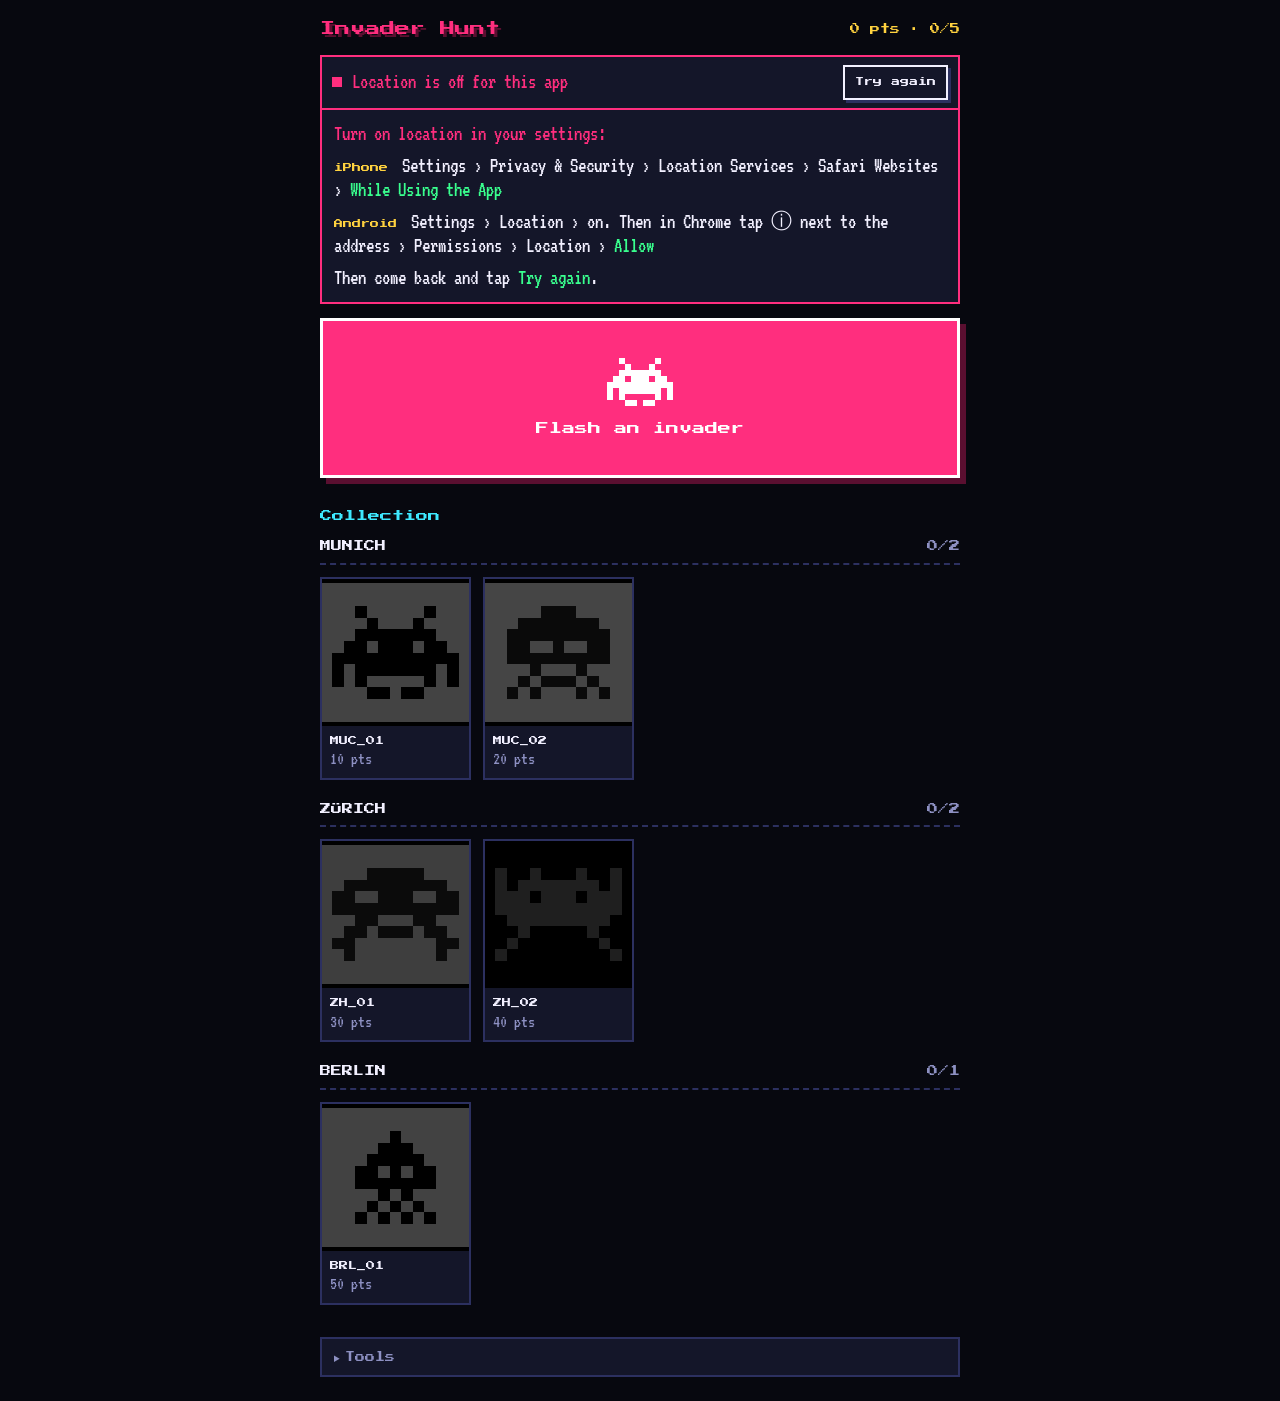
==== index.html @ 341e3d34 "Pixel style, city-grouped collection, location check on open - Self-host Press Start 2P and VT323 pi" ====
<!doctype html>
<html lang="en">
<head>
<meta charset="utf-8">
<meta name="viewport" content="width=device-width, initial-scale=1, viewport-fit=cover">
<title>Invader Hunt</title>
<meta name="theme-color" content="#07080f">
<meta name="apple-mobile-web-app-capable" content="yes">
<meta name="apple-mobile-web-app-status-bar-style" content="black-translucent">
<link rel="manifest" href="manifest.webmanifest">
<link rel="icon" href="icon-192.png">
<link rel="apple-touch-icon" href="icon-192.png">
<link rel="stylesheet" href="style.css">
</head>
<body>
<header>
  <h1>Invader Hunt</h1>
  <div id="score">0 pts · 0/5</div>
</header>

<main>
  <div id="gps" class="gps">
    <span id="gps-text">Location is off</span>
    <button id="gps-btn" type="button">Enable location</button>
  </div>
  <div id="gps-help" class="gps-help" hidden>
    <p class="help-title">Turn on location in your settings:</p>
    <p data-platform="ios"><b>iPhone</b> Settings › Privacy &amp; Security › Location Services › Safari Websites › <i>While Using the App</i></p>
    <p data-platform="android"><b>Android</b> Settings › Location › on. Then in Chrome tap ⓘ next to the address › Permissions › Location › <i>Allow</i></p>
    <p>Then come back and tap <i>Try again</i>.</p>
  </div>

  <label id="flash" class="flash disabled" for="camera">
    <svg class="flash-icon" viewBox="0 0 11 8" width="66" height="48" shape-rendering="crispEdges" aria-hidden="true"><path fill="currentColor" d="M2 0h1v1H2zM8 0h1v1H8zM3 1h1v1H3zM7 1h1v1H7zM2 2h7v1H2zM1 3h2v1H1zM4 3h3v1H4zM8 3h2v1H8zM0 4h11v1H0zM0 5h1v1H0zM2 5h7v1H2zM10 5h1v1h-1zM0 6h1v1H0zM2 6h1v1H2zM8 6h1v1H8zM10 6h1v1h-1zM3 7h2v1H3zM6 7h2v1H6z"/></svg>
    <span id="flash-text">Loading recognizer…</span>
  </label>
  <input id="camera" type="file" accept="image/*" capture="environment" hidden disabled>

  <section id="result" hidden>
    <img id="preview" alt="Your photo">
    <div id="result-text"></div>
  </section>

  <h2>Collection</h2>
  <div id="collection"></div>

  <details id="tools">
    <summary>Tools</summary>
    <div class="tool">
      <label><input type="checkbox" id="testmode"> Test mode: ignore GPS</label>
      <p class="hint">Use this to try the matching at home, for example by photographing the reference images on a screen.</p>
    </div>
    <div class="tool">
      <button id="getpos" type="button">Show my coordinates</button>
      <pre id="posout" hidden></pre>
      <button id="copypos" type="button" hidden>Copy</button>
      <p class="hint">Stand in front of an invader and use this to record its location for the database.</p>
    </div>
    <div class="tool">
      <button id="reset" type="button" class="danger">Reset my progress</button>
      <span id="reset-confirm" hidden> Sure? <button id="reset-yes" type="button" class="danger">Yes, reset</button></span>
    </div>
    <pre id="selftest" hidden></pre>
  </details>
</main>

<script src="vendor/tf.min.js"></script>
<script src="vendor/mobilenet.min.js"></script>
<script src="app.js"></script>
</body>
</html>
---- style.css ----
@font-face {
  font-family: "Press Start 2P";
  src: url("fonts/press-start-2p.woff2") format("woff2");
  font-display: swap;
}
@font-face {
  font-family: "VT323";
  src: url("fonts/vt323.woff2") format("woff2");
  font-display: swap;
}

:root {
  --bg: #07080f; --panel: #141629; --line: #2c3060; --text: #f2f0ff; --muted: #8d90c2;
  --accent: #ff2e7e; --ok: #39ff8e; --warn: #ffd23f; --cyan: #3ee8ff;
  --pixel: "Press Start 2P", ui-monospace, monospace;
  --body: "VT323", ui-monospace, monospace;
  color-scheme: dark;
}
* { box-sizing: border-box; border-radius: 0 !important; }
body {
  margin: 0; background: var(--bg); color: var(--text);
  font: 21px/1.15 var(--body);
  padding: env(safe-area-inset-top) 16px calc(env(safe-area-inset-bottom) + 24px);
  -webkit-font-smoothing: none;
}
header {
  display: flex; justify-content: space-between; align-items: center; gap: 12px; flex-wrap: wrap;
  max-width: 640px; margin: 0 auto; padding: 18px 0 10px;
}
h1 { font: 15px/1.4 var(--pixel); margin: 0; color: var(--accent); text-shadow: 3px 3px 0 #5a0f30; }
h2 { font: 12px/1.4 var(--pixel); color: var(--cyan); margin: 30px 0 14px; }
#score { font: 10px/1.4 var(--pixel); color: var(--warn); }
main { max-width: 640px; margin: 0 auto; }

button {
  font: 9px/1.4 var(--pixel); border: 2px solid var(--text); padding: 9px 10px;
  background: var(--panel); color: var(--text); cursor: pointer; box-shadow: 3px 3px 0 var(--line);
}
button:active { transform: translate(2px, 2px); box-shadow: 1px 1px 0 var(--line); }
button.danger { border-color: var(--accent); color: var(--accent); }

/* location status */
.gps {
  display: flex; align-items: center; gap: 10px; flex-wrap: wrap;
  margin-top: 6px; padding: 8px 10px; background: var(--panel); border: 2px solid var(--line);
}
.gps::before { content: ""; width: 10px; height: 10px; background: var(--muted); flex-shrink: 0; }
.gps #gps-text { flex: 1; }
.gps.ok::before { background: var(--ok); }
.gps.busy::before, .gps.warn::before { background: var(--warn); }
.gps.bad { border-color: var(--accent); }
.gps.bad::before { background: var(--accent); animation: blink 1s steps(1) infinite; }
.gps-help { background: var(--panel); border: 2px solid var(--accent); border-top: 0; padding: 4px 12px; }
.gps-help p { margin: 8px 0; }
.gps-help .help-title { color: var(--accent); }
.gps-help b { font: 9px var(--pixel); color: var(--warn); margin-right: 6px; }
.gps-help i { font-style: normal; color: var(--ok); }
@keyframes blink { 50% { opacity: 0; } }

/* flash button */
.flash {
  display: flex; flex-direction: column; align-items: center; justify-content: center; gap: 14px;
  width: 100%; min-height: 160px; margin-top: 14px;
  background: var(--accent); color: #fff; font: 13px/1.4 var(--pixel);
  border: 3px solid #fff; box-shadow: 6px 6px 0 #5a0f30;
  cursor: pointer; user-select: none; -webkit-tap-highlight-color: transparent;
}
.flash:active { transform: translate(4px, 4px); box-shadow: 2px 2px 0 #5a0f30; }
.flash-icon { display: block; }
.flash.disabled { background: var(--panel); border-color: var(--line); box-shadow: none; color: var(--muted); pointer-events: none; }

/* result */
#result { margin-top: 18px; background: var(--panel); border: 2px solid var(--line); padding: 10px; display: flex; gap: 12px; align-items: center; }
#result[hidden] { display: none; }
#preview { width: 96px; height: 96px; object-fit: cover; flex-shrink: 0; border: 2px solid var(--line); }
#result-text strong { display: block; font: 11px/1.5 var(--pixel); margin-bottom: 6px; }
.ok { color: var(--ok); } .warn { color: var(--warn); } .bad { color: var(--accent); }
.small { color: var(--muted); font-size: 19px; }

/* collection */
.city { margin-bottom: 22px; }
.city-head {
  display: flex; justify-content: space-between; align-items: baseline;
  border-bottom: 2px dashed var(--line); padding-bottom: 8px; margin-bottom: 12px;
}
.city-head h3 { font: 11px/1.4 var(--pixel); margin: 0; text-transform: uppercase; }
.city-head .count { font: 11px/1.4 var(--pixel); color: var(--muted); }
.city.complete .count { color: var(--ok); }
.grid { display: grid; grid-template-columns: repeat(auto-fill, minmax(140px, 1fr)); gap: 12px; }
.card { background: var(--panel); border: 2px solid var(--line); overflow: hidden; }
.card:not(.locked) { border-color: var(--ok); box-shadow: 4px 4px 0 #0e4d2b; }
.card img { width: 100%; aspect-ratio: 1; object-fit: cover; display: block; background: #000; image-rendering: pixelated; }
.card.locked img { filter: grayscale(1) brightness(0.35) contrast(1.4); }
.card .meta { padding: 8px; }
.card .name { font: 9px/1.5 var(--pixel); }
.card .sub { color: var(--muted); font-size: 18px; margin-top: 2px; }

/* tools */
details { margin-top: 32px; background: var(--panel); border: 2px solid var(--line); padding: 10px 12px; }
summary { cursor: pointer; font: 10px/1.6 var(--pixel); color: var(--muted); }
.tool { margin: 14px 0; }
.hint { color: var(--muted); font-size: 19px; margin: 6px 0 0; }
pre { background: #000; border: 2px solid var(--line); padding: 10px; overflow-x: auto; font: 18px/1.2 var(--body); white-space: pre-wrap; }
input[type="checkbox"] { width: 18px; height: 18px; accent-color: var(--accent); vertical-align: -3px; }
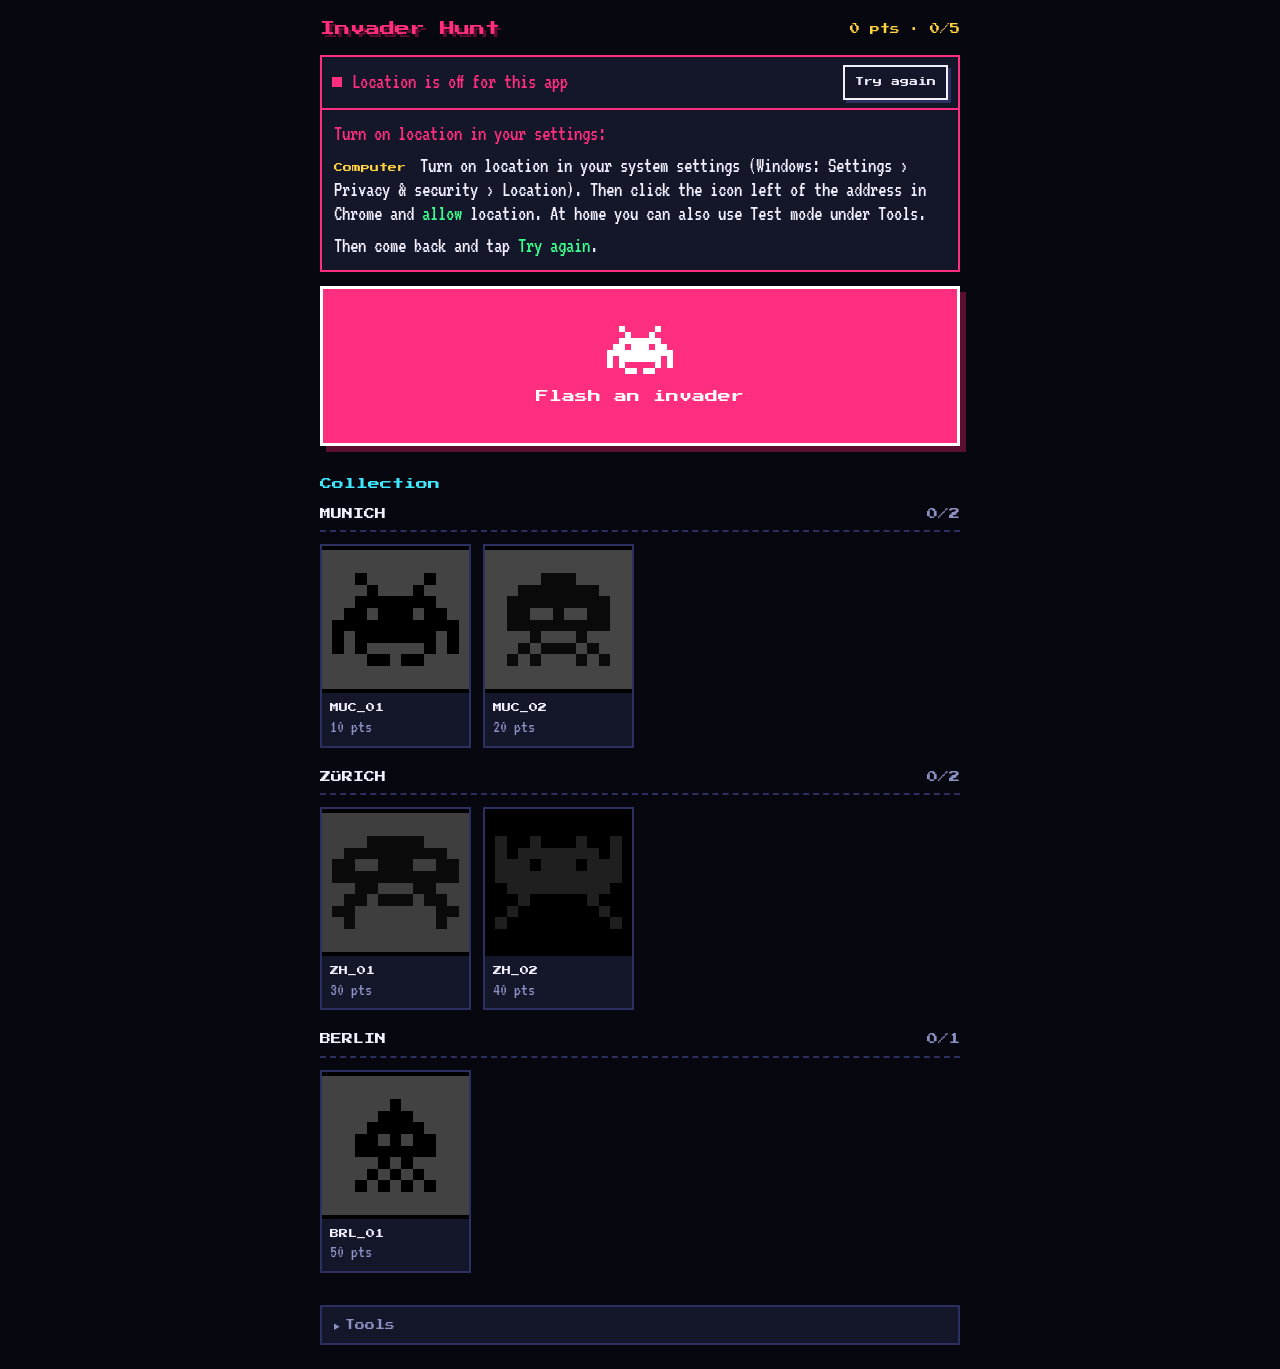
==== commit 3817558f: "Clearer location errors and help for Firefox, other iOS browsers and desktop Firefox reports device-" ====
--- a/index.html
+++ b/index.html
@@ -25,8 +25,7 @@
   </div>
   <div id="gps-help" class="gps-help" hidden>
     <p class="help-title">Turn on location in your settings:</p>
-    <p data-platform="ios"><b>iPhone</b> Settings › Privacy &amp; Security › Location Services › Safari Websites › <i>While Using the App</i></p>
-    <p data-platform="android"><b>Android</b> Settings › Location › on. Then in Chrome tap ⓘ next to the address › Permissions › Location › <i>Allow</i></p>
+    <p id="help-steps"></p>
     <p>Then come back and tap <i>Try again</i>.</p>
   </div>
 
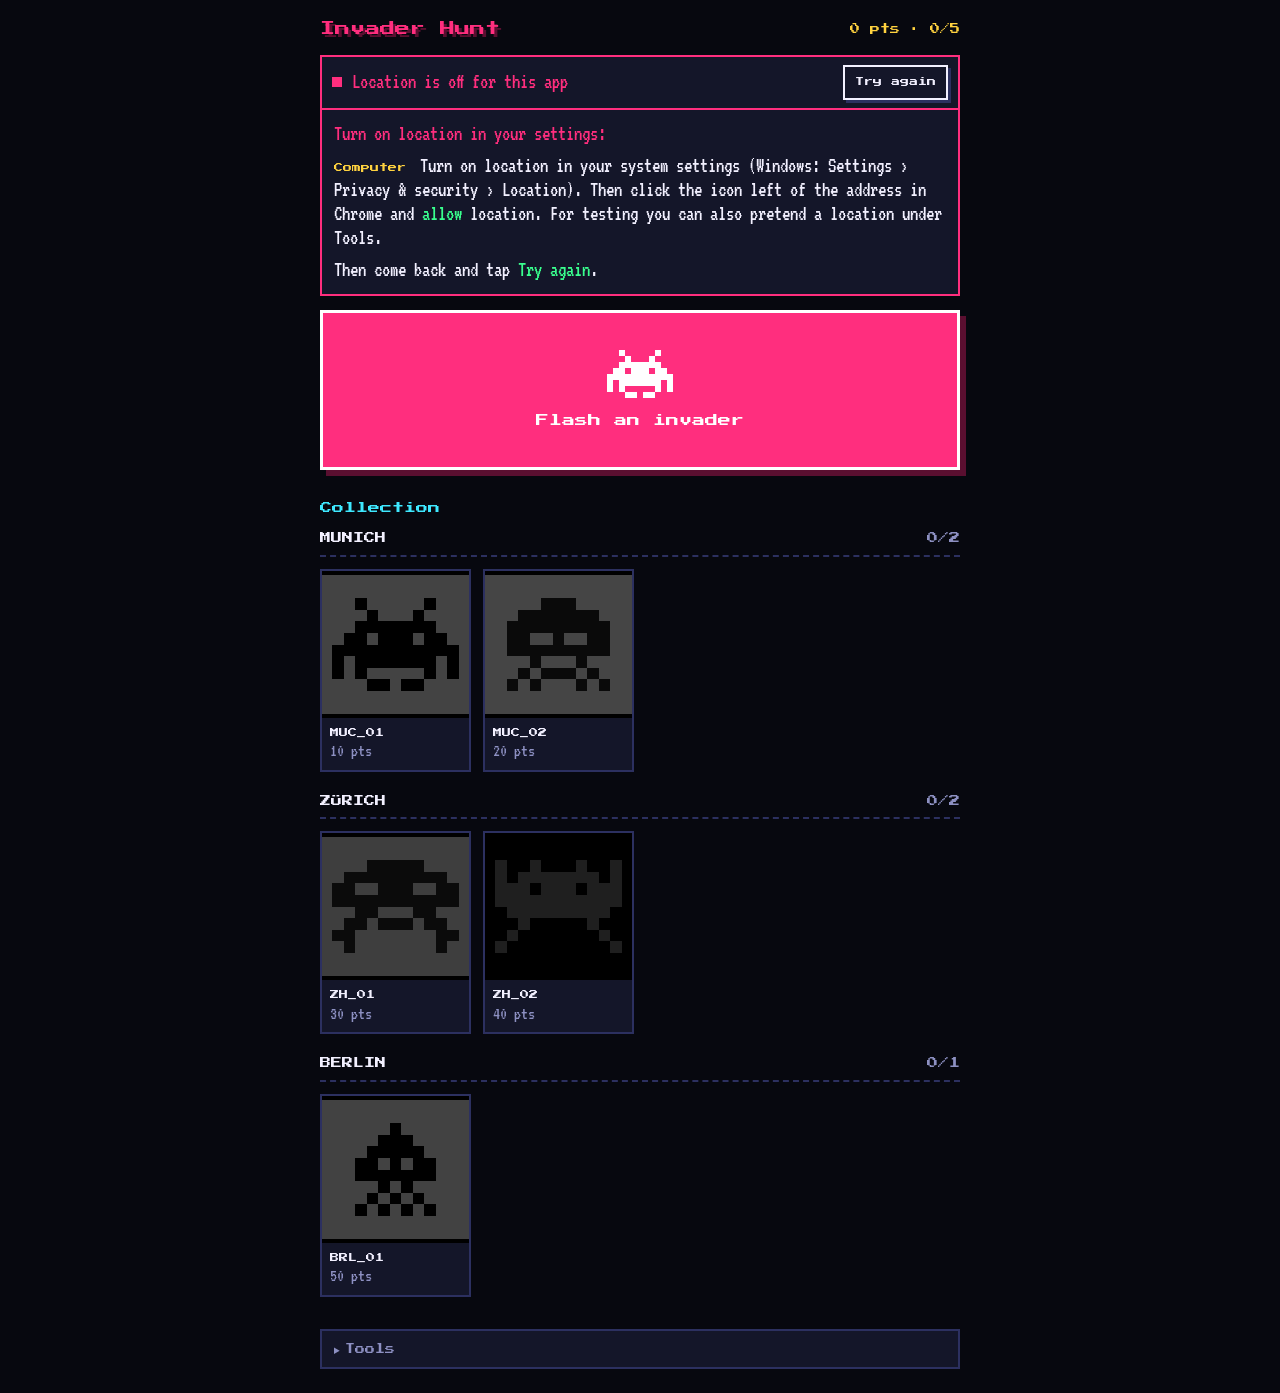
==== commit 15d7f764: "Colour-aware matching, ambiguity check, and pretend-location tool - Match score now blends the Mobil" ====
--- a/index.html
+++ b/index.html
@@ -46,8 +46,9 @@
   <details id="tools">
     <summary>Tools</summary>
     <div class="tool">
-      <label><input type="checkbox" id="testmode"> Test mode: ignore GPS</label>
-      <p class="hint">Use this to try the matching at home, for example by photographing the reference images on a screen.</p>
+      <label for="locmode">Location</label>
+      <select id="locmode"><option value="real">Real GPS</option></select>
+      <p class="hint">Pretend to be in a city to try flashing from home, for example by photographing the reference images on a screen. Test finds still count in your collection; reset them below.</p>
     </div>
     <div class="tool">
       <button id="getpos" type="button">Show my coordinates</button>
@@ -65,6 +66,7 @@
 
 <script src="vendor/tf.min.js"></script>
 <script src="vendor/mobilenet.min.js"></script>
+<script src="match.js"></script>
 <script src="app.js"></script>
 </body>
 </html>
--- a/style.css
+++ b/style.css
@@ -48,6 +48,8 @@
 .gps #gps-text { flex: 1; }
 .gps.ok::before { background: var(--ok); }
 .gps.busy::before, .gps.warn::before { background: var(--warn); }
+.gps.sim { border-color: var(--cyan); color: var(--cyan); }
+.gps.sim::before { background: var(--cyan); }
 .gps.bad { border-color: var(--accent); }
 .gps.bad::before { background: var(--accent); animation: blink 1s steps(1) infinite; }
 .gps-help { background: var(--panel); border: 2px solid var(--accent); border-top: 0; padding: 4px 12px; }
@@ -101,4 +103,8 @@
 .tool { margin: 14px 0; }
 .hint { color: var(--muted); font-size: 19px; margin: 6px 0 0; }
 pre { background: #000; border: 2px solid var(--line); padding: 10px; overflow-x: auto; font: 18px/1.2 var(--body); white-space: pre-wrap; }
+select {
+  font: 20px var(--body); color: var(--text); background: #000; border: 2px solid var(--line);
+  padding: 4px 6px; margin-left: 8px; max-width: 100%;
+}
 input[type="checkbox"] { width: 18px; height: 18px; accent-color: var(--accent); vertical-align: -3px; }
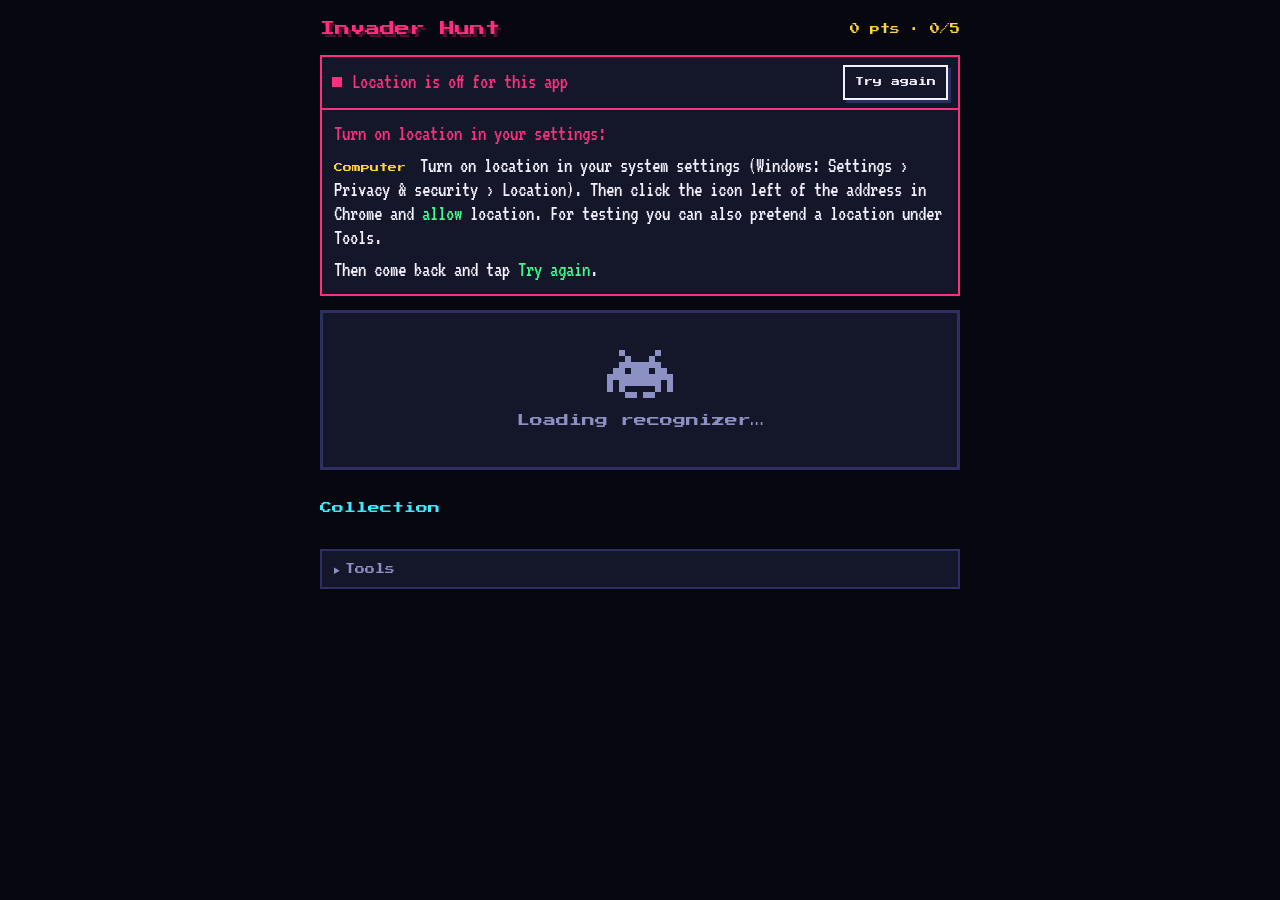
==== commit 73c44392: "Admin: delete reference photos and enter invader coordinates by hand - Each reference photo in the a" ====
--- a/index.html
+++ b/index.html
@@ -15,10 +15,23 @@
 <body>
 <header>
   <h1>Invader Hunt</h1>
-  <div id="score">0 pts · 0/5</div>
+  <div class="header-right">
+    <div id="score">0 pts · 0/5</div>
+    <button id="player-btn" class="chip" type="button" hidden></button>
+  </div>
 </header>
 
 <main>
+  <section id="login" class="panel" hidden>
+    <p>Pick a name to save your finds and join the leaderboard. Use the same name on another phone to continue there.</p>
+    <form id="login-form" class="row">
+      <input id="login-name" maxlength="20" placeholder="Your name" autocomplete="username" autocapitalize="words">
+      <input id="login-pass" type="password" placeholder="Admin password" autocomplete="current-password" hidden>
+      <button type="submit">Play</button>
+    </form>
+    <p id="login-msg" class="hint" hidden></p>
+  </section>
+
   <div id="gps" class="gps">
     <span id="gps-text">Location is off</span>
     <button id="gps-btn" type="button">Enable location</button>
@@ -43,12 +56,17 @@
   <h2>Collection</h2>
   <div id="collection"></div>
 
+  <section id="board-wrap" hidden>
+    <h2>Leaderboard</h2>
+    <ol id="board" class="board"></ol>
+  </section>
+
   <details id="tools">
     <summary>Tools</summary>
     <div class="tool">
       <label for="locmode">Location</label>
       <select id="locmode"><option value="real">Real GPS</option></select>
-      <p class="hint">Pretend to be in a city to try flashing from home, for example by photographing the reference images on a screen. Test finds still count in your collection; reset them below.</p>
+      <p class="hint">Pretend to be in a city to try flashing from home, for example by photographing the reference images on a screen. Test finds show in your collection but not on the leaderboard.</p>
     </div>
     <div class="tool">
       <button id="getpos" type="button">Show my coordinates</button>
@@ -60,12 +78,46 @@
       <button id="reset" type="button" class="danger">Reset my progress</button>
       <span id="reset-confirm" hidden> Sure? <button id="reset-yes" type="button" class="danger">Yes, reset</button></span>
     </div>
+
+    <div class="tool" id="admin-tool" hidden>
+      <h3 class="tool-title">Admin</h3>
+      <div id="admin-panel" class="stack">
+        <p id="admin-who" class="hint"></p>
+        <label>Invader <select id="admin-inv"></select></label>
+        <div id="admin-new" class="stack" hidden>
+          <input id="new-name" placeholder="Name, e.g. MUC_03" maxlength="20" autocapitalize="characters">
+          <input id="new-city" placeholder="City" list="city-list" maxlength="30">
+          <datalist id="city-list"></datalist>
+          <label>Points <input id="new-points" type="number" min="0" step="10" value="10"></label>
+          <input id="new-coords" placeholder="Coordinates, e.g. 48.13740, 11.57550 (empty = my GPS)" inputmode="decimal">
+          <button type="button" id="new-create">Create invader</button>
+        </div>
+        <div id="admin-existing" class="stack">
+          <label class="button-like" for="ref-camera">Add reference photo</label>
+          <input id="ref-camera" type="file" accept="image/*" capture="environment" hidden>
+          <div id="admin-refs" class="ref-strip"></div>
+          <label for="inv-coords">Location</label>
+          <input id="inv-coords" placeholder="48.13740, 11.57550" inputmode="decimal">
+          <div class="row">
+            <button type="button" id="coords-save">Save coordinates</button>
+            <button type="button" id="admin-move">Use my GPS</button>
+          </div>
+          <a id="coords-map" class="hint" target="_blank" rel="noopener">Show on map</a>
+        </div>
+        <p class="hint">Coordinates: in Google Maps, long-press (phone) or right-click (computer) a spot and copy the numbers, or paste a Google Maps link.</p>
+        <p id="admin-msg" class="hint"></p>
+      </div>
+      <p class="hint">Add invaders and reference photos. Take 3 to 5 reference shots per invader from different angles and distances.</p>
+    </div>
     <pre id="selftest" hidden></pre>
   </details>
 </main>
 
 <script src="vendor/tf.min.js"></script>
 <script src="vendor/mobilenet.min.js"></script>
+<script src="vendor/supabase.js"></script>
+<script src="config.js"></script>
+<script src="cloud.js"></script>
 <script src="match.js"></script>
 <script src="app.js"></script>
 </body>
--- a/style.css
+++ b/style.css
@@ -108,3 +108,46 @@
   padding: 4px 6px; margin-left: 8px; max-width: 100%;
 }
 input[type="checkbox"] { width: 18px; height: 18px; accent-color: var(--accent); vertical-align: -3px; }
+
+/* accounts */
+.header-right { display: flex; align-items: center; gap: 10px; flex-wrap: wrap; }
+.chip { font-size: 8px; padding: 6px 8px; border-color: var(--cyan); color: var(--cyan); box-shadow: 2px 2px 0 var(--line); }
+.panel { margin-top: 6px; padding: 10px 12px; background: var(--panel); border: 2px solid var(--cyan); }
+.panel p { margin: 0 0 10px; }
+.row { display: flex; gap: 8px; flex-wrap: wrap; }
+.row input { flex: 1; min-width: 0; }
+.stack { display: flex; flex-direction: column; gap: 8px; align-items: flex-start; }
+.stack > input, .stack > button, .stack > .button-like { width: 100%; }
+input[type="text"], input:not([type]), input[type="email"], input[type="password"], input[type="number"] {
+  font: 20px var(--body); color: var(--text); background: #000; border: 2px solid var(--line); padding: 6px 8px;
+}
+input[type="number"] { width: 6em; }
+input:focus, select:focus { outline: 2px solid var(--cyan); outline-offset: 0; }
+.button-like {
+  display: block; text-align: center; font: 9px/1.4 var(--pixel); border: 2px solid var(--ok); color: var(--ok);
+  padding: 11px 10px; background: var(--panel); cursor: pointer; box-shadow: 3px 3px 0 var(--line);
+}
+.tool-title { font: 10px/1.4 var(--pixel); color: var(--warn); margin: 0 0 10px; }
+#admin-tool { border-top: 2px dashed var(--line); padding-top: 14px; }
+.ref-strip { display: flex; gap: 6px; flex-wrap: wrap; }
+.ref-thumb { position: relative; }
+.ref-thumb img { width: 72px; height: 72px; object-fit: cover; border: 2px solid var(--line); display: block; }
+.ref-del {
+  position: absolute; top: 2px; right: 2px; font-size: 8px; padding: 4px 5px; line-height: 1;
+  border: 2px solid var(--accent); color: var(--accent); background: #000; box-shadow: none;
+}
+.ref-del.armed { background: var(--accent); color: #fff; }
+
+/* leaderboard */
+.board { list-style: none; counter-reset: rank; margin: 0; padding: 0; }
+.board li {
+  counter-increment: rank; display: flex; align-items: baseline; gap: 10px;
+  padding: 8px 10px; border-bottom: 2px dashed var(--line);
+}
+.board li::before { content: counter(rank); font: 10px var(--pixel); color: var(--muted); width: 2.2em; }
+.board li:nth-child(1)::before { color: var(--warn); }
+.board .who { flex: 1; }
+.board .what { color: var(--muted); }
+.board li.me { background: var(--panel); }
+.board li.me .who { color: var(--cyan); }
+.board li.empty::before { content: ""; }
